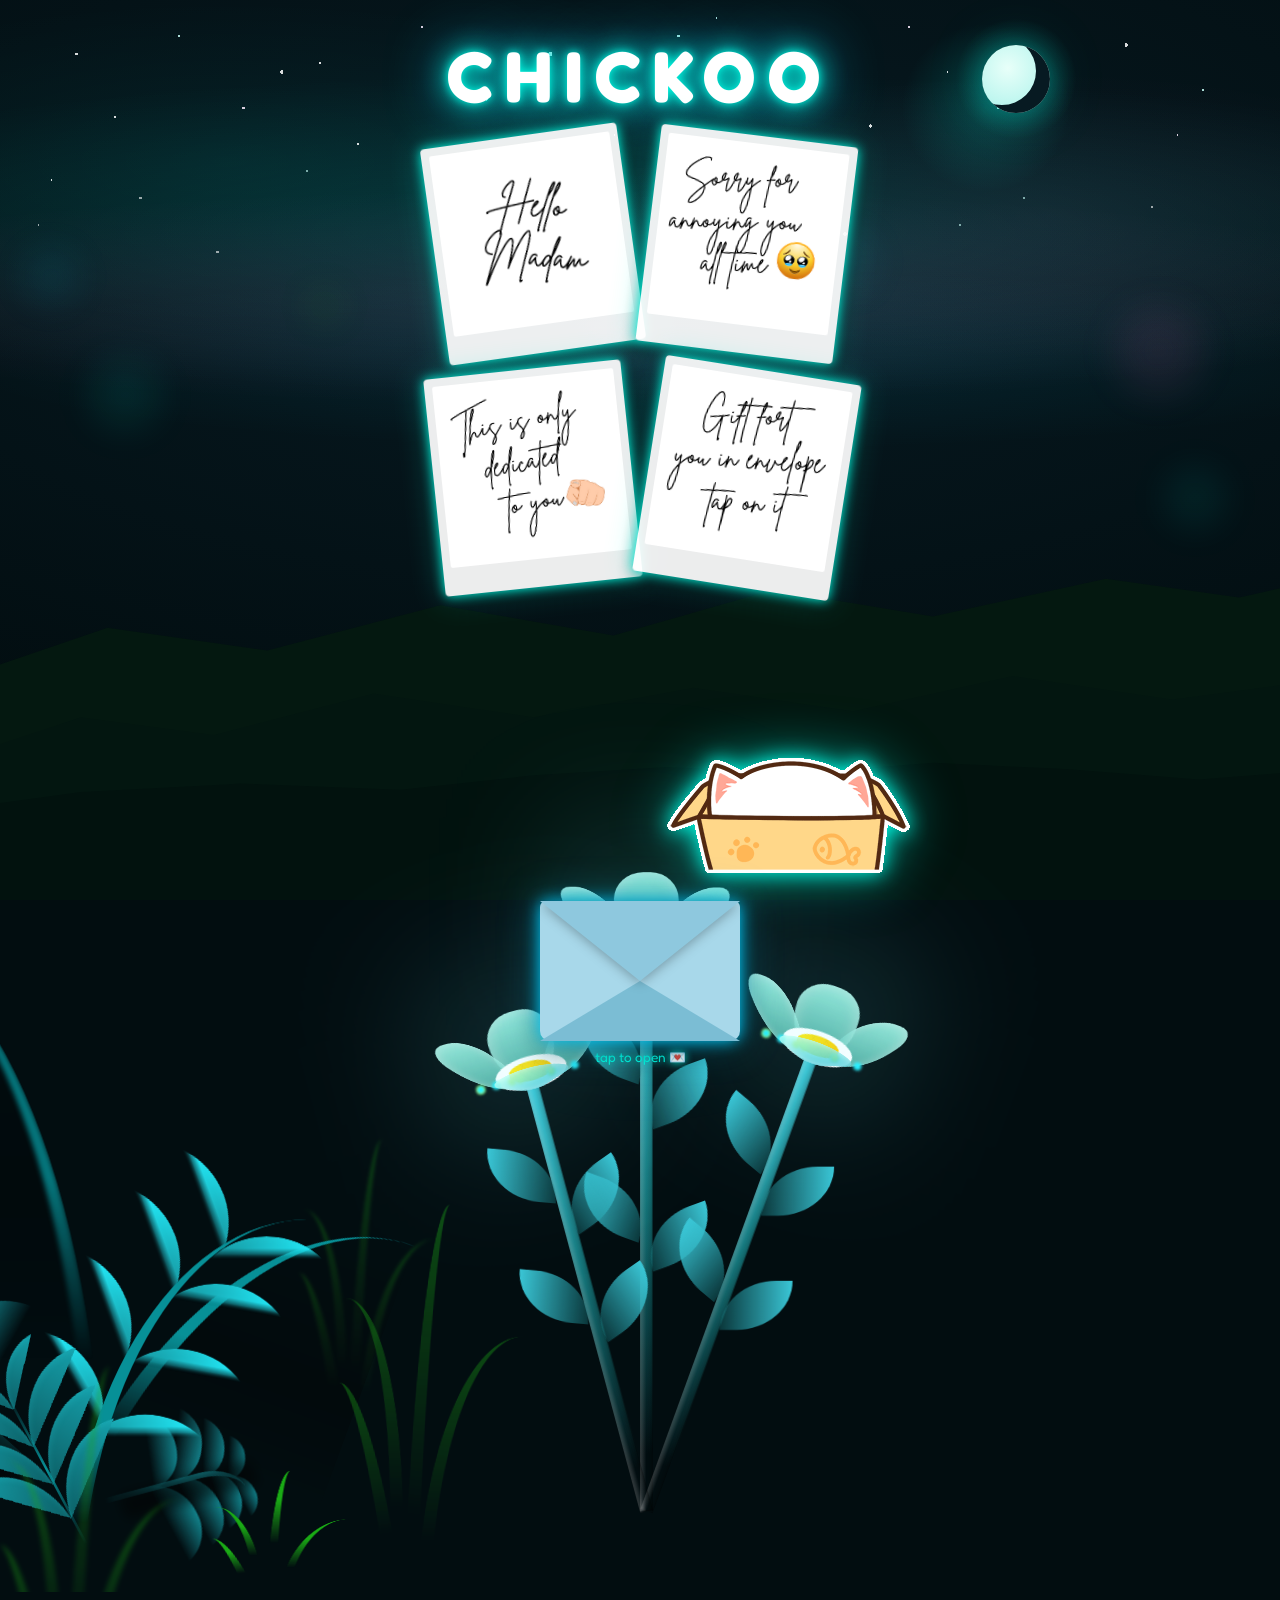
==== index.html @ d8ad553f "Rename chickoo.html to index.html" ====
<!DOCTYPE html>
<html lang="en">
<head>
  <meta charset="UTF-8" />
  <meta name="viewport" content="width=device-width, initial-scale=1.0"/>
  <title>Chickoo 🐼</title>
  <link rel="stylesheet" href="chickoo.css" />
  <link href="https://fonts.googleapis.com/css2?family=Fredoka+One&family=Nunito:wght@400;700&display=swap" rel="stylesheet"/>
</head>
<body>

  <!-- Background layers -->
  <div class="stars"></div>
  <div class="moon"></div>
  <div class="hills">
    <div class="hills-back"></div>
    <div class="hills-mid"></div>
    <div class="hills-front"></div>
  </div>
  <div class="bokeh">
    <span></span><span></span><span></span><span></span>
    <span></span><span></span><span></span>
  </div>

  <!-- Floating Particles -->
  <div class="particles">
    <span></span><span></span><span></span><span></span><span></span>
    <span></span><span></span><span></span><span></span><span></span>
  </div>

  <!-- Title -->
  <h1 class="title">CHICKOO</h1>

  <!-- Photo Cards -->
  <div class="photos-grid">
    <div class="photo-card card-1">
      <img src="hello.png" alt="Photo 1" />
    </div>
    <div class="photo-card card-2">
      <img src="text 5.png" alt="Photo 2" />
    </div>
    <div class="photo-card card-3">
      <img src="text 4.png" alt="Photo 3" />
    </div>
    <div class="photo-card card-4">
      <img src="text 6.png" alt="Photo 4" />
    </div>
  </div>

  <!-- Panda -->
  <div class="panda-wrap">
    <div class="panda">
      <img src="hii.gif" alt="Photo 4" />
      
    </div>
  </div>

  <!-- Envelope -->
  <div class="envelope-wrap" id="envelopeWrap">
    <div class="envelope" id="envelope" onclick="openEnvelope()">
      <!-- Envelope body -->
      <div class="env-body">
        <div class="env-flap" id="envFlap"></div>
        <div class="env-letter" id="envLetter">
          <!-- Replace src with your GIF -->
          <img src="tounge_tease.gif" alt="Surprise GIF" class="letter-gif" id="letterGif"/>
          <p class="letter-text">Happy Birthday Chickoo! 🎉🐼✨</p>
        </div>
        <div class="env-bottom"></div>
      </div>
      <p class="tap-hint" id="tapHint">tap to open 💌</p>
    </div>
  </div>

  <!-- Flowers -->
  <div class="flowers">
    <div class="flower flower--1">
      <div class="flower__leafs flower__leafs--1">
        <div class="flower__leaf flower__leaf--1"></div>
        <div class="flower__leaf flower__leaf--2"></div>
        <div class="flower__leaf flower__leaf--3"></div>
        <div class="flower__leaf flower__leaf--4"></div>
        <div class="flower__white-circle"></div>
        <div class="flower__light flower__light--1"></div>
        <div class="flower__light flower__light--2"></div>
        <div class="flower__light flower__light--3"></div>
        <div class="flower__light flower__light--4"></div>
        <div class="flower__light flower__light--5"></div>
        <div class="flower__light flower__light--6"></div>
        <div class="flower__light flower__light--7"></div>
        <div class="flower__light flower__light--8"></div>
      </div>
      <div class="flower__line">
        <div class="flower__line__leaf flower__line__leaf--1"></div>
        <div class="flower__line__leaf flower__line__leaf--2"></div>
        <div class="flower__line__leaf flower__line__leaf--3"></div>
        <div class="flower__line__leaf flower__line__leaf--4"></div>
        <div class="flower__line__leaf flower__line__leaf--5"></div>
        <div class="flower__line__leaf flower__line__leaf--6"></div>
      </div>
    </div>

    <div class="flower flower--2">
      <div class="flower__leafs flower__leafs--2">
        <div class="flower__leaf flower__leaf--1"></div>
        <div class="flower__leaf flower__leaf--2"></div>
        <div class="flower__leaf flower__leaf--3"></div>
        <div class="flower__leaf flower__leaf--4"></div>
        <div class="flower__white-circle"></div>
        <div class="flower__light flower__light--1"></div>
        <div class="flower__light flower__light--2"></div>
        <div class="flower__light flower__light--3"></div>
        <div class="flower__light flower__light--4"></div>
        <div class="flower__light flower__light--5"></div>
        <div class="flower__light flower__light--6"></div>
        <div class="flower__light flower__light--7"></div>
        <div class="flower__light flower__light--8"></div>
      </div>
      <div class="flower__line">
        <div class="flower__line__leaf flower__line__leaf--1"></div>
        <div class="flower__line__leaf flower__line__leaf--2"></div>
        <div class="flower__line__leaf flower__line__leaf--3"></div>
        <div class="flower__line__leaf flower__line__leaf--4"></div>
      </div>
    </div>

    <div class="flower flower--3">
      <div class="flower__leafs flower__leafs--3">
        <div class="flower__leaf flower__leaf--1"></div>
        <div class="flower__leaf flower__leaf--2"></div>
        <div class="flower__leaf flower__leaf--3"></div>
        <div class="flower__leaf flower__leaf--4"></div>
        <div class="flower__white-circle"></div>
        <div class="flower__light flower__light--1"></div>
        <div class="flower__light flower__light--2"></div>
        <div class="flower__light flower__light--3"></div>
        <div class="flower__light flower__light--4"></div>
        <div class="flower__light flower__light--5"></div>
        <div class="flower__light flower__light--6"></div>
        <div class="flower__light flower__light--7"></div>
        <div class="flower__light flower__light--8"></div>
      </div>
      <div class="flower__line">
        <div class="flower__line__leaf flower__line__leaf--1"></div>
        <div class="flower__line__leaf flower__line__leaf--2"></div>
        <div class="flower__line__leaf flower__line__leaf--3"></div>
        <div class="flower__line__leaf flower__line__leaf--4"></div>
      </div>
    </div>

    <div class="grow-ans" style="--d:1.2s">
      <div class="flower__g-long">
        <div class="flower__g-long__top"></div>
        <div class="flower__g-long__bottom"></div>
      </div>
    </div>

    <div class="growing-grass">
      <div class="flower__grass flower__grass--1">
        <div class="flower__grass--top"></div>
        <div class="flower__grass--bottom"></div>
        <div class="flower__grass__leaf flower__grass__leaf--1"></div>
        <div class="flower__grass__leaf flower__grass__leaf--2"></div>
        <div class="flower__grass__leaf flower__grass__leaf--3"></div>
        <div class="flower__grass__leaf flower__grass__leaf--4"></div>
        <div class="flower__grass__leaf flower__grass__leaf--5"></div>
        <div class="flower__grass__leaf flower__grass__leaf--6"></div>
        <div class="flower__grass__leaf flower__grass__leaf--7"></div>
        <div class="flower__grass__leaf flower__grass__leaf--8"></div>
        <div class="flower__grass__overlay"></div>
      </div>
    </div>

    <div class="growing-grass">
      <div class="flower__grass flower__grass--2">
        <div class="flower__grass--top"></div>
        <div class="flower__grass--bottom"></div>
        <div class="flower__grass__leaf flower__grass__leaf--1"></div>
        <div class="flower__grass__leaf flower__grass__leaf--2"></div>
        <div class="flower__grass__leaf flower__grass__leaf--3"></div>
        <div class="flower__grass__leaf flower__grass__leaf--4"></div>
        <div class="flower__grass__leaf flower__grass__leaf--5"></div>
        <div class="flower__grass__leaf flower__grass__leaf--6"></div>
        <div class="flower__grass__leaf flower__grass__leaf--7"></div>
        <div class="flower__grass__leaf flower__grass__leaf--8"></div>
        <div class="flower__grass__overlay"></div>
      </div>
    </div>

    <div class="grow-ans" style="--d:2.4s">
      <div class="flower__g-right flower__g-right--1"><div class="leaf"></div></div>
    </div>
    <div class="grow-ans" style="--d:2.8s">
      <div class="flower__g-right flower__g-right--2"><div class="leaf"></div></div>
    </div>

    <div class="grow-ans" style="--d:2.8s">
      <div class="flower__g-front">
        <div class="flower__g-front__leaf-wrapper flower__g-front__leaf-wrapper--1"><div class="flower__g-front__leaf"></div></div>
        <div class="flower__g-front__leaf-wrapper flower__g-front__leaf-wrapper--2"><div class="flower__g-front__leaf"></div></div>
        <div class="flower__g-front__leaf-wrapper flower__g-front__leaf-wrapper--3"><div class="flower__g-front__leaf"></div></div>
        <div class="flower__g-front__leaf-wrapper flower__g-front__leaf-wrapper--4"><div class="flower__g-front__leaf"></div></div>
        <div class="flower__g-front__leaf-wrapper flower__g-front__leaf-wrapper--5"><div class="flower__g-front__leaf"></div></div>
        <div class="flower__g-front__leaf-wrapper flower__g-front__leaf-wrapper--6"><div class="flower__g-front__leaf"></div></div>
        <div class="flower__g-front__leaf-wrapper flower__g-front__leaf-wrapper--7"><div class="flower__g-front__leaf"></div></div>
        <div class="flower__g-front__leaf-wrapper flower__g-front__leaf-wrapper--8"><div class="flower__g-front__leaf"></div></div>
        <div class="flower__g-front__line"></div>
      </div>
    </div>

    <div class="grow-ans" style="--d:3.2s">
      <div class="flower__g-fr">
        <div class="leaf"></div>
        <div class="flower__g-fr__leaf flower__g-fr__leaf--1"></div>
        <div class="flower__g-fr__leaf flower__g-fr__leaf--2"></div>
        <div class="flower__g-fr__leaf flower__g-fr__leaf--3"></div>
        <div class="flower__g-fr__leaf flower__g-fr__leaf--4"></div>
        <div class="flower__g-fr__leaf flower__g-fr__leaf--5"></div>
        <div class="flower__g-fr__leaf flower__g-fr__leaf--6"></div>
        <div class="flower__g-fr__leaf flower__g-fr__leaf--7"></div>
        <div class="flower__g-fr__leaf flower__g-fr__leaf--8"></div>
      </div>
    </div>

    <div class="long-g long-g--0">
      <div class="grow-ans" style="--d:3s"><div class="leaf leaf--0"></div></div>
      <div class="grow-ans" style="--d:2.2s"><div class="leaf leaf--1"></div></div>
      <div class="grow-ans" style="--d:3.4s"><div class="leaf leaf--2"></div></div>
      <div class="grow-ans" style="--d:3.6s"><div class="leaf leaf--3"></div></div>
    </div>
    <div class="long-g long-g--1">
      <div class="grow-ans" style="--d:3.6s"><div class="leaf leaf--0"></div></div>
      <div class="grow-ans" style="--d:3.8s"><div class="leaf leaf--1"></div></div>
      <div class="grow-ans" style="--d:4s"><div class="leaf leaf--2"></div></div>
      <div class="grow-ans" style="--d:4.2s"><div class="leaf leaf--3"></div></div>
    </div>
    <div class="long-g long-g--2">
      <div class="grow-ans" style="--d:4s"><div class="leaf leaf--0"></div></div>
      <div class="grow-ans" style="--d:4.2s"><div class="leaf leaf--1"></div></div>
      <div class="grow-ans" style="--d:4.4s"><div class="leaf leaf--2"></div></div>
      <div class="grow-ans" style="--d:4.6s"><div class="leaf leaf--3"></div></div>
    </div>
    <div class="long-g long-g--3">
      <div class="grow-ans" style="--d:4s"><div class="leaf leaf--0"></div></div>
      <div class="grow-ans" style="--d:4.2s"><div class="leaf leaf--1"></div></div>
      <div class="grow-ans" style="--d:3s"><div class="leaf leaf--2"></div></div>
      <div class="grow-ans" style="--d:3.6s"><div class="leaf leaf--3"></div></div>
    </div>
    <div class="long-g long-g--4">
      <div class="grow-ans" style="--d:4s"><div class="leaf leaf--0"></div></div>
      <div class="grow-ans" style="--d:4.2s"><div class="leaf leaf--1"></div></div>
      <div class="grow-ans" style="--d:3s"><div class="leaf leaf--2"></div></div>
      <div class="grow-ans" style="--d:3.6s"><div class="leaf leaf--3"></div></div>
    </div>
    <div class="long-g long-g--5">
      <div class="grow-ans" style="--d:4s"><div class="leaf leaf--0"></div></div>
      <div class="grow-ans" style="--d:4.2s"><div class="leaf leaf--1"></div></div>
      <div class="grow-ans" style="--d:3s"><div class="leaf leaf--2"></div></div>
      <div class="grow-ans" style="--d:3.6s"><div class="leaf leaf--3"></div></div>
    </div>
    <div class="long-g long-g--6">
      <div class="grow-ans" style="--d:4.2s"><div class="leaf leaf--0"></div></div>
      <div class="grow-ans" style="--d:4.4s"><div class="leaf leaf--1"></div></div>
      <div class="grow-ans" style="--d:4.6s"><div class="leaf leaf--2"></div></div>
      <div class="grow-ans" style="--d:4.8s"><div class="leaf leaf--3"></div></div>
    </div>
    <div class="long-g long-g--7">
      <div class="grow-ans" style="--d:3s"><div class="leaf leaf--0"></div></div>
      <div class="grow-ans" style="--d:3.2s"><div class="leaf leaf--1"></div></div>
      <div class="grow-ans" style="--d:3.5s"><div class="leaf leaf--2"></div></div>
      <div class="grow-ans" style="--d:3.6s"><div class="leaf leaf--3"></div></div>
    </div>
  </div>

  <script>
    let opened = false;
    function openEnvelope() {
      if (opened) return;
      opened = true;
      const flap = document.getElementById('envFlap');
      const letter = document.getElementById('envLetter');
      const hint = document.getElementById('tapHint');
      hint.style.display = 'none';
      flap.classList.add('open');
      setTimeout(() => {
        letter.classList.add('reveal');
      }, 600);
    }
  </script>
</body>
</html>
---- chickoo.css ----
/* ============================================
   CHICKOO — Neon Garden Birthday Page
   ============================================ */

*, *::before, *::after {
  box-sizing: border-box;
  margin: 0;
  padding: 0;
}

:root {
  --neon-teal:   #00ffe7;
  --neon-blue:   #00cfff;
  --neon-pink:   #ff6fcf;
  --neon-green:  #39ff14;
  --bg:          #020d10;
  --card-bg:     rgba(255,255,255,0.92);
  --env-blue:    #a8d8ea;
  --glow-spread: 18px;
}

/* ─── BASE ─────────────────────────────────── */
html, body {
  min-height: 100%;
  background: var(--bg);
  font-family: 'Nunito', sans-serif;
  overflow-x: hidden;
  position: relative;
}

/* ─── FLOATING PARTICLES ────────────────────── */
.particles {
  position: fixed;
  inset: 0;
  pointer-events: none;
  z-index: 0;
}
.particles span {
  position: absolute;
  width: 6px;
  height: 6px;
  border-radius: 50%;
  background: var(--neon-teal);
  box-shadow: 0 0 10px var(--neon-teal);
  animation: floatUp 8s infinite ease-in-out;
  opacity: 0;
}
.particles span:nth-child(1)  { left: 8%;  animation-delay: 0s;   background: var(--neon-teal); }
.particles span:nth-child(2)  { left: 18%; animation-delay: 1.2s; background: var(--neon-pink); }
.particles span:nth-child(3)  { left: 30%; animation-delay: 0.4s; background: var(--neon-blue); }
.particles span:nth-child(4)  { left: 45%; animation-delay: 2s;   background: var(--neon-green);}
.particles span:nth-child(5)  { left: 55%; animation-delay: 0.8s; background: var(--neon-teal); }
.particles span:nth-child(6)  { left: 65%; animation-delay: 3s;   background: var(--neon-pink); }
.particles span:nth-child(7)  { left: 74%; animation-delay: 1.5s; background: var(--neon-blue); }
.particles span:nth-child(8)  { left: 83%; animation-delay: 2.5s; background: var(--neon-green);}
.particles span:nth-child(9)  { left: 90%; animation-delay: 0.2s; background: var(--neon-teal); }
.particles span:nth-child(10) { left: 97%; animation-delay: 3.5s; background: var(--neon-pink); }

@keyframes floatUp {
  0%   { transform: translateY(100vh) scale(0.5); opacity: 0; }
  10%  { opacity: 1; }
  90%  { opacity: 0.6; }
  100% { transform: translateY(-10vh) scale(1.2); opacity: 0; }
}

/* ─── TITLE ─────────────────────────────────── */
.title {
  font-family: 'Fredoka One', cursive;
  font-size: clamp(2.4rem, 8vw, 4.5rem);
  text-align: center;
  letter-spacing: 0.18em;
  color: #fff;
  text-shadow:
    0 0 10px var(--neon-teal),
    0 0 28px var(--neon-teal),
    0 0 60px var(--neon-blue);
  padding: 2rem 0 1rem;
  position: relative;
  z-index: 10;
  animation: titlePulse 3s ease-in-out infinite;
}

@keyframes titlePulse {
  0%, 100% { text-shadow: 0 0 10px var(--neon-teal), 0 0 28px var(--neon-teal), 0 0 60px var(--neon-blue); }
  50%       { text-shadow: 0 0 20px var(--neon-pink), 0 0 50px var(--neon-pink), 0 0 90px var(--neon-teal); }
}

/* ─── PHOTO GRID ─────────────────────────────── */
.photos-grid {
  position: relative;
  z-index: 10;
  display: grid;
  grid-template-columns: 1fr 1fr;
  grid-template-rows: auto auto;
  gap: 1rem;
  max-width: 460px;
  margin: 0 auto 1rem;
  padding: 0 1.5rem;
}

.photo-card {
  background: var(--card-bg);
  border-radius: 4px;
  padding: 8px 8px 28px;
  box-shadow:
    0 0 12px var(--neon-teal),
    0 0 30px rgba(0,255,231,0.3),
    4px 6px 20px rgba(0,0,0,0.6);
  overflow: hidden;
  opacity: 0;
  transition: transform 0.3s ease, box-shadow 0.3s ease;
}
.photo-card img {
  width: 100%;
  aspect-ratio: 1 / 1;
  object-fit: cover;
  display: block;
  border-radius: 2px;
  background: #ccc;
  min-height: 100px;
}
.photo-card:hover {
  transform: scale(1.04) rotate(0deg) !important;
  box-shadow: 0 0 24px var(--neon-pink), 0 0 50px rgba(255,111,207,0.4), 6px 8px 30px rgba(0,0,0,0.7);
}

/* Slide-in animations from corners */
.card-1 { transform: rotate(-8deg) translateX(-120px) translateY(-60px); animation: slideInCard1 0.9s cubic-bezier(.22,1,.36,1) 0.3s forwards; }
.card-2 { transform: rotate(7deg)  translateX(120px)  translateY(-60px); animation: slideInCard2 0.9s cubic-bezier(.22,1,.36,1) 0.5s forwards; }
.card-3 { transform: rotate(-6deg) translateX(-120px) translateY(40px);  animation: slideInCard3 0.9s cubic-bezier(.22,1,.36,1) 0.7s forwards; }
.card-4 { transform: rotate(9deg)  translateX(120px)  translateY(40px);  animation: slideInCard4 0.9s cubic-bezier(.22,1,.36,1) 0.9s forwards; }

@keyframes slideInCard1 {
  to { transform: rotate(-8deg) translateX(0) translateY(0); opacity: 1; }
}
@keyframes slideInCard2 {
  to { transform: rotate(7deg) translateX(0) translateY(0); opacity: 1; }
}
@keyframes slideInCard3 {
  to { transform: rotate(-6deg) translateX(0) translateY(0); opacity: 1; }
}
@keyframes slideInCard4 {
  to { transform: rotate(9deg) translateX(0) translateY(0); opacity: 1; }
}

/* ─── PANDA ──────────────────────────────────── */
.panda-wrap {
  position: relative;
  z-index: 12;
  display: flex;
  justify-content: center;
  margin: -1.5rem 0 0.5rem;
}

.panda {
  width: 10px;
  filter:
    drop-shadow(0 0 10px var(--neon-teal))
    drop-shadow(0 0 25px rgba(0,255,231,0.5));
  animation: pandaBob 2.5s ease-in-out infinite;
}

.panda-svg {
  width: 100%;
  height: auto;
}

/* Waving arm */
.wave-arm {
  transform-origin: 20px 90px;
  animation: waveArm 1.2s ease-in-out infinite;
}

@keyframes waveArm {
  0%, 100% { transform: rotate(0deg); }
  30%       { transform: rotate(-30deg); }
  60%       { transform: rotate(10deg); }
}

@keyframes pandaBob {
  0%, 100% { transform: translateY(0px); }
  50%       { transform: translateY(-10px); }
}

/* ─── ENVELOPE ───────────────────────────────── */
.envelope-wrap {
  position: relative;
  z-index: 15;
  display: flex;
  justify-content: center;
  margin: 1rem 0 2rem;
  animation: floatEnvelope 3s ease-in-out infinite;
}

@keyframes floatEnvelope {
  0%, 100% { transform: translateY(0px) rotate(-1deg); }
  50%       { transform: translateY(-16px) rotate(1deg); }
}

.envelope {
  cursor: pointer;
  position: relative;
  width: 200px;
}

.tap-hint {
  text-align: center;
  color: var(--neon-teal);
  font-size: 0.85rem;
  font-family: 'Fredoka One', cursive;
  margin-top: 8px;
  text-shadow: 0 0 8px var(--neon-teal);
  animation: blink 1.5s ease-in-out infinite;
}

@keyframes blink {
  0%, 100% { opacity: 1; }
  50%       { opacity: 0.3; }
}

/* Envelope structure */
.env-body {
  position: relative;
  width: 200px;
  height: 140px;
  background: var(--env-blue);
  border-radius: 6px 6px 10px 10px;
  box-shadow:
    0 0 16px var(--neon-blue),
    0 0 40px rgba(0,207,255,0.35),
    0 8px 30px rgba(0,0,0,0.5);
  overflow: visible;
}

/* Flap (triangle) */
.env-flap {
  position: absolute;
  top: 0;
  left: 0;
  width: 0;
  height: 0;
  border-left: 100px solid transparent;
  border-right: 100px solid transparent;
  border-top: 80px solid #8ec8de;
  transform-origin: top center;
  transition: transform 0.7s cubic-bezier(.4,0,.2,1);
  z-index: 20;
  filter: drop-shadow(0 2px 6px rgba(0,0,0,0.3));
}
.env-flap.open {
  transform: rotateX(180deg);
}

/* Bottom V shape */
.env-bottom {
  position: absolute;
  bottom: 0;
  left: 0;
  width: 0;
  height: 0;
  border-left: 100px solid transparent;
  border-right: 100px solid transparent;
  border-bottom: 60px solid #7bbdd4;
  z-index: 1;
}

/* Letter / card inside envelope */
.env-letter {
  position: absolute;
  bottom: 10px;
  left: 50%;
  transform: translateX(-50%) translateY(0px);
  width: 160px;
  background: white;
  border-radius: 8px;
  padding: 10px;
  text-align: center;
  box-shadow: 0 4px 20px rgba(0,0,0,0.3);
  z-index: 5;
  opacity: 0;
  transition: transform 0.8s cubic-bezier(.22,1,.36,1), opacity 0.5s ease;
  pointer-events: none;
}
.env-letter.reveal {
  transform: translateX(-50%) translateY(-130px);
  opacity: 1;
  pointer-events: all;
}

.letter-gif {
  width: 100%;
  border-radius: 6px;
  min-height: 80px;
  background: #f0f0f0;
  display: block;
  margin-bottom: 8px;
  object-fit: cover;
}

.letter-text {
  font-family: 'Fredoka One', cursive;
  font-size: 0.8rem;
  color: #333;
  line-height: 1.4;
}

/* ─── FLOWERS (detailed) ──────────────────────── */
:root {
  --dark-color: rgba(0,0,0,0.4);
}

.flowers {
 
  position: relative;
  width: 100%;
  height: 55vmin;
  transform: scale(0.9);
  transform-origin: bottom center;
  z-index: 5;
  margin-top: 1rem;
}

.flower {
  
  position: absolute;
  bottom: 10vmin;
  transform-origin: bottom center;
  z-index: 10;
  --fl-speed: 0.8s;
}
.flower--1 {
  left: 50%;
  animation: moving-flower-1 4s linear infinite;
}
.flower--1 .flower__line {
  height: 70vmin;
  animation-delay: 0.3s;
}
.flower--1 .flower__line__leaf--1 { animation: blooming-leaf-right var(--fl-speed) 1.6s backwards; }
.flower--1 .flower__line__leaf--2 { animation: blooming-leaf-right var(--fl-speed) 1.4s backwards; }
.flower--1 .flower__line__leaf--3 { animation: blooming-leaf-left  var(--fl-speed) 1.2s backwards; }
.flower--1 .flower__line__leaf--4 { animation: blooming-leaf-left  var(--fl-speed) 1.0s backwards; }
.flower--1 .flower__line__leaf--5 { animation: blooming-leaf-right var(--fl-speed) 1.8s backwards; }
.flower--1 .flower__line__leaf--6 { animation: blooming-leaf-left  var(--fl-speed) 2.0s backwards; }

.flower--2 {
  left: 50%;
  transform: rotate(20deg);
  animation: moving-flower-2 4s linear infinite;
}
.flower--2 .flower__line {
  height: 60vmin;
  animation-delay: 0.6s;
}
.flower--2 .flower__line__leaf--1 { animation: blooming-leaf-right var(--fl-speed) 1.9s backwards; }
.flower--2 .flower__line__leaf--2 { animation: blooming-leaf-right var(--fl-speed) 1.7s backwards; }
.flower--2 .flower__line__leaf--3 { animation: blooming-leaf-left  var(--fl-speed) 1.5s backwards; }
.flower--2 .flower__line__leaf--4 { animation: blooming-leaf-left  var(--fl-speed) 1.3s backwards; }

.flower--3 {
  left: 50%;
  transform: rotate(-15deg);
  animation: moving-flower-3 4s linear infinite;
}
.flower--3 .flower__line {
  animation-delay: 0.9s;
}
.flower--3 .flower__line__leaf--1 { animation: blooming-leaf-right var(--fl-speed) 2.5s backwards; }
.flower--3 .flower__line__leaf--2 { animation: blooming-leaf-right var(--fl-speed) 2.3s backwards; }
.flower--3 .flower__line__leaf--3 { animation: blooming-leaf-left  var(--fl-speed) 2.1s backwards; }
.flower--3 .flower__line__leaf--4 { animation: blooming-leaf-left  var(--fl-speed) 1.9s backwards; }

.flower__leafs {
  position: relative;
  animation: blooming-flower 2s backwards;
}
.flower__leafs--1 { animation-delay: 1.1s; }
.flower__leafs--2 { animation-delay: 1.4s; }
.flower__leafs--3 { animation-delay: 1.7s; }
.flower__leafs::after {
  content: "";
  position: absolute;
  left: 0; top: 0;
  transform: translate(-50%, -100%);
  width: 8vmin; height: 8vmin;
  background-color: #6bf0ff;
  filter: blur(10vmin);
}

.flower__leaf {
  position: absolute;
  bottom: 0; left: 50%;
  width: 8vmin; height: 11vmin;
  border-radius: 51% 49% 47% 53% / 44% 45% 55% 69%;
  background-color: #a7ffee;
  background-image: linear-gradient(to top, #54b8aa, #a7ffee);
  transform-origin: bottom center;
  opacity: 0.9;
  box-shadow: inset 0 0 2vmin rgba(255,255,255,0.5);
}
.flower__leaf--1 { transform: translate(-10%,  1%) rotateY(40deg) rotateX(-50deg); }
.flower__leaf--2 { transform: translate(-50%, -4%) rotateX(40deg); }
.flower__leaf--3 { transform: translate(-90%,  0%) rotateY(45deg) rotateX(50deg); }
.flower__leaf--4 {
  width: 8vmin; height: 8vmin;
  transform-origin: bottom left;
  border-radius: 4vmin 10vmin 4vmin 4vmin;
  transform: translate(0%, 18%) rotateX(70deg) rotate(-43deg);
  background-image: linear-gradient(to top, #39c6d6, #a7ffee);
  z-index: 1; opacity: 0.8;
}

.flower__white-circle {
  position: absolute;
  left: -3.5vmin; top: -3vmin;
  width: 9vmin; height: 4vmin;
  border-radius: 50%;
  background-color: #fff;
}
.flower__white-circle::after {
  content: "";
  position: absolute;
  left: 50%; top: 45%;
  transform: translate(-50%, -50%);
  width: 60%; height: 60%;
  border-radius: inherit;
  background-image:
    repeating-linear-gradient(300deg, rgba(0,0,0,.03) 0px, rgba(0,0,0,.03) 1px, transparent 1px, transparent 12px),
    repeating-linear-gradient(45deg,  rgba(0,0,0,.03) 0px, rgba(0,0,0,.03) 1px, transparent 1px, transparent 12px),
    linear-gradient(90deg, rgb(255,235,18), rgb(255,206,0));
}

.flower__line {
  height: 55vmin;
  width: 1.5vmin;
  background-image:
    linear-gradient(to left, rgba(0,0,0,0.2), transparent, rgba(255,255,255,0.2)),
    linear-gradient(to top, transparent 10%, #14757a, #39c6d6);
  box-shadow: inset 0 0 2px rgba(0,0,0,0.5);
  animation: grow-flower-tree 4s backwards;
}
.flower__line__leaf {
  --w: 7vmin;
  --h: calc(var(--w) + 2vmin);
  position: absolute;
  top: 20%; left: 90%;
  width: var(--w); height: var(--h);
  border-top-right-radius: var(--h);
  border-bottom-left-radius: var(--h);
  background-image: linear-gradient(to top, rgba(20,117,122,0.4), #39c6d6);
}
.flower__line__leaf--1 { transform: rotate(70deg) rotateY(30deg); }
.flower__line__leaf--2 { top: 45%; transform: rotate(70deg) rotateY(30deg); }
.flower__line__leaf--3,
.flower__line__leaf--4,
.flower__line__leaf--6 {
  border-top-right-radius: 0;
  border-bottom-left-radius: 0;
  border-top-left-radius: var(--h);
  border-bottom-right-radius: var(--h);
  left: -460%; top: 12%;
  transform: rotate(-70deg) rotateY(30deg);
}
.flower__line__leaf--4 { top: 40%; }
.flower__line__leaf--5 { top: 0; transform-origin: left; transform: rotate(70deg) rotateY(30deg) scale(0.6); }
.flower__line__leaf--6 { top: -2%; left: -450%; transform-origin: right; transform: rotate(-70deg) rotateY(30deg) scale(0.6); }

.flower__light {
  position: absolute;
  bottom: 0; width: 1vmin; height: 1vmin;
  background-color: rgb(255,251,0);
  border-radius: 50%;
  filter: blur(0.2vmin);
  animation: light-ans 4s linear infinite backwards;
}
.flower__light:nth-child(odd) { background-color: #23f0ff; }
.flower__light--1 { left: -2vmin; animation-delay: 1.0s; }
.flower__light--2 { left:  3vmin; animation-delay: 0.5s; }
.flower__light--3 { left: -6vmin; animation-delay: 0.3s; }
.flower__light--4 { left:  6vmin; animation-delay: 0.9s; }
.flower__light--5 { left: -1vmin; animation-delay: 1.5s; }
.flower__light--6 { left: -4vmin; animation-delay: 3.0s; }
.flower__light--7 { left:  3vmin; animation-delay: 2.0s; }
.flower__light--8 { left: -6vmin; animation-delay: 3.5s; }

/* grass */
.flower__grass {
  --c: #159faa;
  --line-w: 1.5vmin;
  position: absolute;
  bottom: 12vmin; left: -7vmin;
  display: flex; flex-direction: column; align-items: flex-end;
  z-index: 20;
  transform-origin: bottom center;
  transform: rotate(-48deg) rotateY(40deg);
}
.flower__grass--1 { animation: moving-grass 2s linear infinite; }
.flower__grass--2 {
  left: 2vmin; bottom: 10vmin;
  transform: scale(0.5) rotate(75deg) rotateX(10deg) rotateY(-200deg);
  opacity: 0.8; z-index: 0;
  animation: moving-grass--2 1.5s linear infinite;
}
.flower__grass--top {
  width: 7vmin; height: 10vmin;
  border-top-right-radius: 100%;
  border-right: var(--line-w) solid var(--c);
  transform-origin: bottom center;
  transform: rotate(-2deg);
}
.flower__grass--bottom {
  margin-top: -2px;
  width: var(--line-w); height: 25vmin;
  background-image: linear-gradient(to top, transparent, var(--c));
}
.flower__grass__leaf {
  --size: 10vmin;
  position: absolute;
  width: calc(var(--size) * 2.1); height: var(--size);
  border-top-left-radius: var(--size);
  border-top-right-radius: var(--size);
  background-image: linear-gradient(to top, transparent, transparent 30%, var(--c));
  z-index: 100;
}
.flower__grass__leaf--1 { top:-6%; left:30%;   --size:6vmin;  transform:rotate(-20deg); animation:growing-grass-ans--1 2s 2.6s backwards; }
.flower__grass__leaf--2 { top:-5%; left:-110%; --size:6vmin;  transform:rotate(10deg);  animation:growing-grass-ans--2 2s 2.4s linear backwards; }
.flower__grass__leaf--3 { top:5%;  left:60%;   --size:8vmin;  transform:rotate(-18deg) rotateX(-20deg); animation:growing-grass-ans--3 2s 2.2s linear backwards; }
.flower__grass__leaf--4 { top:6%;  left:-135%; --size:8vmin;  transform:rotate(2deg);   animation:growing-grass-ans--4 2s 2s linear backwards; }
.flower__grass__leaf--5 { top:20%; left:60%;   --size:10vmin; transform:rotate(-24deg) rotateX(-20deg); animation:growing-grass-ans--5 2s 1.8s linear backwards; }
.flower__grass__leaf--6 { top:22%; left:-180%; --size:10vmin; transform:rotate(10deg);  animation:growing-grass-ans--6 2s 1.6s linear backwards; }
.flower__grass__leaf--7 { top:39%; left:70%;   --size:10vmin; transform:rotate(-10deg); animation:growing-grass-ans--7 2s 1.4s linear backwards; }
.flower__grass__leaf--8 { top:40%; left:-215%; --size:11vmin; transform:rotate(10deg);  animation:growing-grass-ans--8 2s 1.2s linear backwards; }

@keyframes growing-grass-ans--1 { 0% { transform-origin:bottom left;  transform:rotate(-20deg) scale(0); } }
@keyframes growing-grass-ans--2 { 0% { transform-origin:bottom right; transform:rotate(10deg)  scale(0); } }
@keyframes growing-grass-ans--3 { 0% { transform-origin:bottom left;  transform:rotate(-18deg) rotateX(-20deg) scale(0); } }
@keyframes growing-grass-ans--4 { 0% { transform-origin:bottom right; transform:rotate(2deg)   scale(0); } }
@keyframes growing-grass-ans--5 { 0% { transform-origin:bottom left;  transform:rotate(-24deg) rotateX(-20deg) scale(0); } }
@keyframes growing-grass-ans--6 { 0% { transform-origin:bottom right; transform:rotate(10deg)  scale(0); } }
@keyframes growing-grass-ans--7 { 0% { transform-origin:bottom left;  transform:rotate(-10deg) scale(0); } }
@keyframes growing-grass-ans--8 { 0% { transform-origin:bottom right; transform:rotate(10deg)  scale(0); } }

.flower__grass__overlay {
  position: absolute;
  top: -10%; right: 0;
  width: 100%; height: 100%;
  background-color: rgba(0,0,0,0.6);
  filter: blur(1.5vmin);
  z-index: 100;
}

/* g-long */
.flower__g-long {
  --w: 2vmin; --h: 6vmin; --c: #159faa;
  position: absolute;
  bottom: 10vmin; left: -3vmin;
  transform-origin: bottom center;
  transform: rotate(-30deg) rotateY(-20deg);
  display: flex; flex-direction: column; align-items: flex-end;
  animation: flower-g-long-ans 3s linear infinite;
}
.flower__g-long__top {
  top: calc(var(--h) * -1);
  width: calc(var(--w) + 1vmin); height: var(--h);
  border-top-right-radius: 100%;
  border-right: 0.7vmin solid var(--c);
  transform: translate(-0.7vmin, 1vmin);
}
.flower__g-long__bottom {
  width: var(--w); height: 50vmin;
  transform-origin: bottom center;
  background-image: linear-gradient(to top, transparent 30%, var(--c));
  box-shadow: inset 0 0 2px rgba(0,0,0,0.5);
  clip-path: polygon(35% 0, 65% 1%, 100% 100%, 0% 100%);
}

/* g-right */
.flower__g-right {
  position: absolute;
  bottom: 6vmin; left: -2vmin;
  transform-origin: bottom left;
  transform: rotate(20deg);
}
.flower__g-right .leaf {
  width: 30vmin; height: 50vmin;
  border-top-left-radius: 100%;
  border-left: 2vmin solid #079097;
  background-image: linear-gradient(to bottom, transparent, var(--dark-color) 60%);
  -webkit-mask-image: linear-gradient(to top, transparent 30%, #079097 60%);
}
.flower__g-right--1 { animation: flower-g-right-ans 2.5s linear infinite; }
.flower__g-right--2 {
  left: 5vmin;
  transform: rotateY(-180deg);
  animation: flower-g-right-ans--2 3s linear infinite;
}
.flower__g-right--2 .leaf { height: 75vmin; filter: blur(0.3vmin); opacity: 0.8; }

/* g-front */
.flower__g-front {
  position: absolute;
  bottom: 6vmin; left: 2.5vmin; z-index: 100;
  transform-origin: bottom center;
  transform: rotate(-28deg) rotateY(30deg) scale(1.04);
  animation: flower__g-front-ans 2s linear infinite;
}
.flower__g-front__line {
  width: 0.3vmin; height: 20vmin;
  background-image: linear-gradient(to top, transparent, #079097, transparent 100%);
  position: relative;
}
.flower__g-front__leaf-wrapper {
  position: absolute; top: 0; left: 0;
  transform-origin: bottom left;
  transform: rotate(10deg);
}
.flower__g-front__leaf-wrapper:nth-child(even) {
  left: 0;
  transform: rotateY(-180deg) rotate(5deg);
  animation: flower__g-front__leaf-left-ans 1s ease-in backwards;
}
.flower__g-front__leaf-wrapper:nth-child(odd) {
  animation: flower__g-front__leaf-ans 1s ease-in backwards;
}
.flower__g-front__leaf-wrapper--1 { top:-8vmin; transform:scale(0.7); animation: flower__g-front__leaf-ans 1s 5.5s ease-in backwards !important; }
.flower__g-front__leaf-wrapper--2 { top:-8vmin; transform:rotateY(-180deg) scale(0.7) !important; animation: flower__g-front__leaf-left-ans-2 1s 4.6s ease-in backwards !important; }
.flower__g-front__leaf-wrapper--3 { top:-3vmin; animation-delay: 4.9s !important; }
.flower__g-front__leaf-wrapper--4 { top:-3vmin; transform:rotateY(-180deg) scale(0.9) !important; animation: flower__g-front__leaf-left-ans-2 1s 4.6s ease-in backwards !important; }
.flower__g-front__leaf-wrapper--5 { top: 2vmin; animation-delay: 4.3s !important; }
.flower__g-front__leaf-wrapper--6 { top: 2vmin; animation-delay: 4.1s !important; }
.flower__g-front__leaf-wrapper--7 { top: 6.5vmin; animation-delay: 3.8s !important; }
.flower__g-front__leaf-wrapper--8 { top: 6.5vmin; animation-delay: 3.5s !important; }

.flower__g-front__leaf {
  width: 10vmin; height: 10vmin;
  border-radius: 100% 0% 0% 100% / 100% 100% 0% 0%;
  box-shadow: inset 0 2px 1vmin hsla(184,97%,58%,0.2);
  background-image:
    linear-gradient(to bottom left, transparent, var(--dark-color)),
    linear-gradient(to bottom right, #159faa 50%, transparent 50%);
  -webkit-mask-image: linear-gradient(to bottom right, #159faa 50%, transparent 50%);
  mask-image: linear-gradient(to bottom right, #159faa 50%, transparent 50%);
}

/* g-fr */
.flower__g-fr {
  position: absolute;
  bottom: -4vmin; left: 0;
  transform-origin: bottom left; z-index: 10;
  animation: flower__g-fr-ans 2s linear infinite;
}
.flower__g-fr .leaf {
  width: 30vmin; height: 50vmin;
  border-top-left-radius: 100%;
  border-left: 2vmin solid #079097;
  -webkit-mask-image: linear-gradient(to top, transparent 25%, #079097 50%);
  position: relative; z-index: 1;
}
.flower__g-fr__leaf {
  position: absolute; top: 0; left: 0;
  width: 10vmin; height: 10vmin;
  border-radius: 100% 0% 0% 100% / 100% 100% 0% 0%;
  box-shadow: inset 0 2px 1vmin hsla(184,97%,58%,0.2);
  background-image:
    linear-gradient(to bottom left, transparent, var(--dark-color) 98%),
    linear-gradient(to bottom right, #23f0ff 45%, transparent 50%);
  -webkit-mask-image: linear-gradient(135deg, #159faa 40%, transparent 50%);
}
.flower__g-fr__leaf--1 { left:20vmin; transform:rotate(45deg); animation:flower__g-fr-leaft-ans-1 0.5s 5.2s linear backwards; }
.flower__g-fr__leaf--2 { left:12vmin; top:-7vmin; transform:rotate(25deg) rotateY(-180deg); animation:flower__g-fr-leaft-ans-6 0.5s 5s linear backwards; }
.flower__g-fr__leaf--3 { left:15vmin; top:6vmin;  transform:rotate(55deg); animation:flower__g-fr-leaft-ans-5 0.5s 4.8s linear backwards; }
.flower__g-fr__leaf--4 { left:6vmin;  top:-2vmin; transform:rotate(25deg) rotateY(-180deg); animation:flower__g-fr-leaft-ans-6 0.5s 4.6s linear backwards; }
.flower__g-fr__leaf--5 { left:10vmin; top:14vmin; transform:rotate(55deg); animation:flower__g-fr-leaft-ans-5 0.5s 4.4s linear backwards; }
.flower__g-fr__leaf--6 { left:0; top:6vmin; transform:rotate(25deg) rotateY(-180deg); animation:flower__g-fr-leaft-ans-6 0.5s 4.2s linear backwards; }
.flower__g-fr__leaf--7 { left:5vmin; top:22vmin; transform:rotate(45deg); animation:flower__g-fr-leaft-ans-7 0.5s 4s linear backwards; }
.flower__g-fr__leaf--8 { left:-4vmin; top:15vmin; transform:rotate(15deg) rotateY(-180deg); animation:flower__g-fr-leaft-ans-8 0.5s 3.8s linear backwards; }

/* long-g */
.long-g {
  position: absolute;
  bottom: 25vmin; left: -42vmin;
  transform-origin: bottom left;
}
.long-g--1 { bottom:0; transform:scale(0.8) rotate(-5deg); }
.long-g--1 .leaf { -webkit-mask-image: linear-gradient(to top, transparent 40%, #079097 80%) !important; }
.long-g--1 .leaf--1 { --w:5vmin; --h:60vmin; left:-2vmin; transform:rotate(3deg) rotateY(-180deg); }
.long-g--2, .long-g--3 { bottom:-3vmin; left:-35vmin; transform-origin:center; transform:scale(0.6) rotateX(60deg); }
.long-g--2 .leaf, .long-g--3 .leaf { -webkit-mask-image: linear-gradient(to top, transparent 50%, #079097 80%) !important; }
.long-g--2 .leaf--1 { left:-1vmin; transform:rotateY(-180deg); }
.long-g--3 { left:-17vmin; bottom:0; }
.long-g--3 .leaf { -webkit-mask-image: linear-gradient(to top, transparent 40%, #079097 80%) !important; }
.long-g--4 { left:25vmin; bottom:-3vmin; transform-origin:center; transform:scale(0.6) rotateX(60deg); }
.long-g--4 .leaf { -webkit-mask-image: linear-gradient(to top, transparent 50%, #079097 80%) !important; }
.long-g--5 { left:42vmin; bottom:0; transform:scale(0.8) rotate(2deg); }
.long-g--6 { left:0; bottom:-20vmin; z-index:100; filter:blur(0.3vmin); transform:scale(0.8) rotate(2deg); }
.long-g--7 { left:35vmin; bottom:20vmin; z-index:-1; filter:blur(0.3vmin); transform:scale(0.6) rotate(2deg); opacity:0.7; }

.long-g .leaf {
  --w: 15vmin; --h: 40vmin; --c: #1aaa15;
  position: absolute; bottom: 0;
  width: var(--w); height: var(--h);
  border-top-left-radius: 100%;
  border-left: 2vmin solid var(--c);
  -webkit-mask-image: linear-gradient(to top, transparent 20%, var(--dark-color));
  transform-origin: bottom center;
}
.long-g .leaf--0 { left:2vmin; animation:leaf-ans-1 4s linear infinite; }
.long-g .leaf--1 { --w:5vmin; --h:60vmin; animation:leaf-ans-1 4s linear infinite; }
.long-g .leaf--2 { --w:10vmin; --h:40vmin; left:-0.5vmin; bottom:5vmin; transform-origin:bottom left; transform:rotateY(-180deg); animation:leaf-ans-2 3s linear infinite; }
.long-g .leaf--3 { --w:5vmin; --h:30vmin; left:-1vmin; bottom:3.2vmin; transform-origin:bottom left; transform:rotate(-10deg) rotateY(-180deg); animation:leaf-ans-3 3s linear infinite; }

/* ─── FLOWER KEYFRAMES ────────────────────────── */
@keyframes leaf-ans-1 { 0%,100%{transform:rotate(-5deg) scale(1);} 50%{transform:rotate(5deg) scale(1.1);} }
@keyframes leaf-ans-2 { 0%,100%{transform:rotateY(-180deg) rotate(5deg);} 50%{transform:rotateY(-180deg) rotate(0deg) scale(1.1);} }
@keyframes leaf-ans-3 { 0%,100%{transform:rotate(-10deg) rotateY(-180deg);} 50%{transform:rotate(-20deg) rotateY(-180deg);} }
@keyframes grow-ans { 0%{transform:scale(0);opacity:0;} }
@keyframes light-ans {
  0%  {opacity:0;transform:translateY(0);}
  25% {opacity:1;transform:translateY(-5vmin) translateX(-2vmin);}
  50% {opacity:1;transform:translateY(-15vmin) translateX(2vmin);filter:blur(0.2vmin);}
  75% {transform:translateY(-20vmin) translateX(-2vmin);filter:blur(0.2vmin);}
  100%{transform:translateY(-30vmin);opacity:0;filter:blur(1vmin);}
}
@keyframes moving-flower-1 { 0%,100%{transform:rotate(2deg);}  50%{transform:rotate(-2deg);} }
@keyframes moving-flower-2 { 0%,100%{transform:rotate(18deg);} 50%{transform:rotate(14deg);} }
@keyframes moving-flower-3 { 0%,100%{transform:rotate(-18deg);} 50%{transform:rotate(-20deg) rotateY(-10deg);} }
@keyframes blooming-leaf-right { 0%{transform-origin:left;  transform:rotate(70deg)  rotateY(30deg) scale(0);} }
@keyframes blooming-leaf-left  { 0%{transform-origin:right; transform:rotate(-70deg) rotateY(30deg) scale(0);} }
@keyframes grow-flower-tree { 0%{height:0;border-radius:1vmin;} }
@keyframes blooming-flower  { 0%{transform:scale(0);} }
@keyframes moving-grass     { 0%,100%{transform:rotate(-48deg) rotateY(40deg);} 50%{transform:rotate(-50deg) rotateY(40deg);} }
@keyframes moving-grass--2  { 0%,100%{transform:scale(0.5) rotate(75deg) rotateX(10deg) rotateY(-200deg);} 50%{transform:scale(0.5) rotate(79deg) rotateX(10deg) rotateY(-200deg);} }
@keyframes flower-g-long-ans { 0%,100%{transform:rotate(-30deg) rotateY(-20deg);} 50%{transform:rotate(-32deg) rotateY(-20deg);} }
@keyframes flower-g-right-ans    { 0%,100%{transform:rotate(20deg);} 50%{transform:rotate(24deg) rotateX(-20deg);} }
@keyframes flower-g-right-ans--2 { 0%,100%{transform:rotateY(-180deg) rotate(0deg) rotateX(-20deg);} 50%{transform:rotateY(-180deg) rotate(6deg) rotateX(-20deg);} }
@keyframes flower__g-front-ans   { 0%,100%{transform:rotate(-28deg) rotateY(30deg) scale(1.04);} 50%{transform:rotate(-35deg) rotateY(40deg) scale(1.04);} }
@keyframes flower__g-fr-ans      { 0%,100%{transform:rotate(2deg);} 50%{transform:rotate(4deg);} }
@keyframes flower__g-front__leaf-ans        { 0%{transform:rotate(10deg) scale(0);} }
@keyframes flower__g-front__leaf-left-ans   { 0%{transform:rotateY(-180deg) rotate(5deg) scale(0);} }
@keyframes flower__g-front__leaf-left-ans-2 { 0%{transform:rotateY(-180deg) scale(0);} }
@keyframes flower__g-fr-leaft-ans-1 { 0%{transform-origin:left;  transform:rotate(45deg) scale(0);} }
@keyframes flower__g-fr-leaft-ans-5 { 0%{transform-origin:left;  transform:rotate(55deg) scale(0);} }
@keyframes flower__g-fr-leaft-ans-6 { 0%{transform-origin:right; transform:rotate(25deg) rotateY(-180deg) scale(0);} }
@keyframes flower__g-fr-leaft-ans-7 { 0%{transform-origin:left;  transform:rotate(45deg) scale(0);} }
@keyframes flower__g-fr-leaft-ans-8 { 0%{transform-origin:right; transform:rotate(15deg) rotateY(-180deg) scale(0);} }

.grow-ans { animation: grow-ans 2s var(--d) backwards; }
.growing-grass { animation: growing-grass-ans 1s 2s backwards; }
@keyframes growing-grass-ans { 0%{transform:scale(0);} }
.not-loaded * { animation-play-state: paused !important; }

/* ─── RESPONSIVE ──────────────────────────────── */
@media (max-width: 400px) {
  .photos-grid { max-width: 340px; gap: 0.6rem; padding: 0 1rem; }
  .env-body, .envelope { width: 170px; }
  .env-flap { border-left-width: 85px; border-right-width: 85px; }
  .env-bottom { border-left-width: 85px; border-right-width: 85px; }
  .env-letter { width: 136px; }
  .panda { width: 95px; }
}

/* ─── BACKGROUND — Night Garden ────────────── */
body {
  background-color: #020d10;
  background-image:
    radial-gradient(ellipse 80% 18% at 50% 26%, rgba(0,255,231,0.13) 0%, transparent 100%),
    radial-gradient(ellipse 70% 12% at 45% 33%, rgba(255,111,207,0.10) 0%, transparent 100%),
    radial-gradient(ellipse 60% 10% at 55% 40%, rgba(0,207,255,0.08) 0%, transparent 100%),
    radial-gradient(ellipse 40% 18% at 18% 18%, rgba(0,255,231,0.05) 0%, transparent 100%),
    radial-gradient(ellipse 35% 16% at 82% 24%, rgba(255,111,207,0.06) 0%, transparent 100%),
    radial-gradient(circle 120px at 77% 12%, rgba(0,255,231,0.18) 0%, transparent 70%),
    radial-gradient(ellipse 100% 60% at 50% 28%, #071a22 0%, #020d10 100%);
  background-attachment: fixed;
}

/* Stars layer */
.stars {
  position: fixed;
  inset: 0;
  z-index: 0;
  pointer-events: none;
  overflow: hidden;
}
.stars::before {
  content: '';
  position: absolute;
  inset: 0;
  background-image:
    radial-gradient(1.5px 1.5px at  6%  6%, #fff 100%, transparent),
    radial-gradient(1.0px 1.0px at 14%  4%, #c8fff8 100%, transparent),
    radial-gradient(1.8px 1.8px at 22%  8%, #fff 100%, transparent),
    radial-gradient(1.2px 1.2px at 33%  3%, #ffeeff 100%, transparent),
    radial-gradient(2.0px 2.0px at 43%  6%, #fff 100%, transparent),
    radial-gradient(1.4px 1.4px at 53%  4%, #c8fff8 100%, transparent),
    radial-gradient(1.6px 1.6px at 63%  7%, #fff 100%, transparent),
    radial-gradient(1.1px 1.1px at 71%  3%, #ffeeff 100%, transparent),
    radial-gradient(1.8px 1.8px at 88%  5%, #fff 100%, transparent),
    radial-gradient(1.3px 1.3px at 94% 10%, #c8fff8 100%, transparent),
    radial-gradient(1.0px 1.0px at  9% 13%, #fff 100%, transparent),
    radial-gradient(1.5px 1.5px at 19% 12%, #ffeeff 100%, transparent),
    radial-gradient(1.2px 1.2px at 28% 16%, #fff 100%, transparent),
    radial-gradient(1.6px 1.6px at 38% 11%, #c8fff8 100%, transparent),
    radial-gradient(1.0px 1.0px at 48% 15%, #fff 100%, transparent),
    radial-gradient(1.4px 1.4px at 58% 10%, #ffeeff 100%, transparent),
    radial-gradient(1.7px 1.7px at 68% 14%, #fff 100%, transparent),
    radial-gradient(1.1px 1.1px at 78% 12%, #c8fff8 100%, transparent),
    radial-gradient(0.8px 0.8px at  4% 20%, #fff 100%, transparent),
    radial-gradient(0.8px 0.8px at 25%  7%, #fff 100%, transparent),
    radial-gradient(0.9px 0.9px at 47% 18%, #fff 100%, transparent),
    radial-gradient(0.7px 0.7px at 56%  2%, #c8fff8 100%, transparent),
    radial-gradient(0.8px 0.8px at 74%  8%, #fff 100%, transparent),
    radial-gradient(0.6px 0.6px at 92% 15%, #ffeeff 100%, transparent);
  background-size: 100% 100%;
  background-repeat: no-repeat;
  opacity: 0.85;
  animation: twinkle 6s ease-in-out infinite alternate;
}
.stars::after {
  content: '';
  position: absolute;
  inset: 0;
  background-image:
    radial-gradient(1.4px 1.4px at 11% 22%, #fff 100%, transparent),
    radial-gradient(1.0px 1.0px at 24% 19%, #c8fff8 100%, transparent),
    radial-gradient(1.6px 1.6px at 36% 24%, #fff 100%, transparent),
    radial-gradient(1.2px 1.2px at 52% 20%, #ffeeff 100%, transparent),
    radial-gradient(1.8px 1.8px at 66% 26%, #fff 100%, transparent),
    radial-gradient(1.1px 1.1px at 80% 22%, #c8fff8 100%, transparent),
    radial-gradient(0.8px 0.8px at  3% 25%, #fff 100%, transparent),
    radial-gradient(0.7px 0.7px at 44% 27%, #c8fff8 100%, transparent),
    radial-gradient(0.9px 0.9px at 90% 23%, #fff 100%, transparent),
    radial-gradient(1.3px 1.3px at 17% 28%, #fff 100%, transparent),
    radial-gradient(1.5px 1.5px at 60% 30%, #ffeeff 100%, transparent),
    radial-gradient(1.0px 1.0px at 75% 25%, #c8fff8 100%, transparent);
  background-size: 100% 100%;
  background-repeat: no-repeat;
  opacity: 0.6;
  animation: twinkle 8s ease-in-out infinite alternate-reverse;
}
@keyframes twinkle {
  0%   { opacity: 0.6; }
  50%  { opacity: 0.95; }
  100% { opacity: 0.65; }
}

/* Moon */
.moon {
  position: fixed;
  top: 5%;
  right: 18%;
  width: 68px;
  height: 68px;
  z-index: 1;
  pointer-events: none;
}
.moon::before {
  content: '';
  position: absolute;
  inset: -28px;
  border-radius: 50%;
  background: radial-gradient(circle, rgba(0,255,231,0.22) 0%, transparent 70%);
  animation: moonGlow 4s ease-in-out infinite;
}
.moon::after {
  content: '';
  position: absolute;
  inset: 0;
  border-radius: 50%;
  background: radial-gradient(circle at 38% 34%, #e8fff9, #a0f0e8);
  box-shadow:
    inset -14px -8px 0 0 #071a22,
    0 0 30px rgba(0,255,231,0.3),
    0 0 70px rgba(0,255,231,0.12);
}
@keyframes moonGlow {
  0%, 100% { opacity: 0.8; transform: scale(1); }
  50%       { opacity: 1;   transform: scale(1.05); }
}

/* Rolling hills at bottom */
.hills {
  position: fixed;
  bottom: 0;
  left: 0;
  right: 0;
  height: 42vh;
  z-index: 2;
  pointer-events: none;
}
.hills-back {
  position: absolute;
  bottom: 0; left: -2%; right: -2%;
  height: 100%;
  background: #041810;
  clip-path: polygon(0% 40%, 10% 28%, 22% 34%, 35% 22%, 48% 30%, 60% 18%, 72% 25%, 85% 15%, 95% 20%, 100% 16%, 100% 100%, 0% 100%);
  box-shadow: 0 -2px 20px rgba(57,255,20,0.06);
}
.hills-mid {
  position: absolute;
  bottom: 0; left: -2%; right: -2%;
  height: 78%;
  background: #031610;
  clip-path: polygon(0% 50%, 8% 38%, 18% 44%, 30% 30%, 42% 38%, 54% 28%, 66% 36%, 78% 24%, 90% 32%, 100% 26%, 100% 100%, 0% 100%);
  box-shadow: 0 -2px 16px rgba(0,255,231,0.07);
}
.hills-front {
  position: absolute;
  bottom: 0; left: -2%; right: -2%;
  height: 55%;
  background: #02120e;
  clip-path: polygon(0% 55%, 8% 48%, 20% 44%, 32% 47%, 42% 40%, 52% 36%, 62% 39%, 72% 34%, 82% 37%, 92% 42%, 100% 38%, 100% 100%, 0% 100%);
  box-shadow: 0 -1px 12px rgba(0,207,255,0.08);
}

/* Bokeh orbs */
.bokeh {
  position: fixed;
  inset: 0;
  z-index: 1;
  pointer-events: none;
  overflow: hidden;
}
.bokeh span {
  position: absolute;
  border-radius: 50%;
  filter: blur(18px);
  animation: bokehDrift 12s ease-in-out infinite;
}
.bokeh span:nth-child(1) { width:70px;  height:70px;  left:7%;  top:40%; background:rgba(0,255,231,0.08);   animation-delay:0s;   animation-duration:11s; }
.bokeh span:nth-child(2) { width:90px;  height:90px;  left:87%; top:34%; background:rgba(255,111,207,0.08);  animation-delay:2s;   animation-duration:14s; }
.bokeh span:nth-child(3) { width:50px;  height:50px;  left:2%;  top:28%; background:rgba(0,207,255,0.09);   animation-delay:1s;   animation-duration:9s;  }
.bokeh span:nth-child(4) { width:60px;  height:60px;  left:91%; top:52%; background:rgba(0,255,231,0.07);   animation-delay:3s;   animation-duration:13s; }
.bokeh span:nth-child(5) { width:40px;  height:40px;  left:46%; top:36%; background:rgba(255,111,207,0.06);  animation-delay:5s;   animation-duration:10s; }
.bokeh span:nth-child(6) { width:55px;  height:55px;  left:64%; top:26%; background:rgba(0,207,255,0.07);   animation-delay:4s;   animation-duration:12s; }
.bokeh span:nth-child(7) { width:35px;  height:35px;  left:24%; top:32%; background:rgba(57,255,20,0.06);   animation-delay:6s;   animation-duration:15s; }

@keyframes bokehDrift {
  0%, 100% { transform: translateY(0) scale(1);    opacity: 0.6; }
  50%       { transform: translateY(-20px) scale(1.12); opacity: 1; }
}
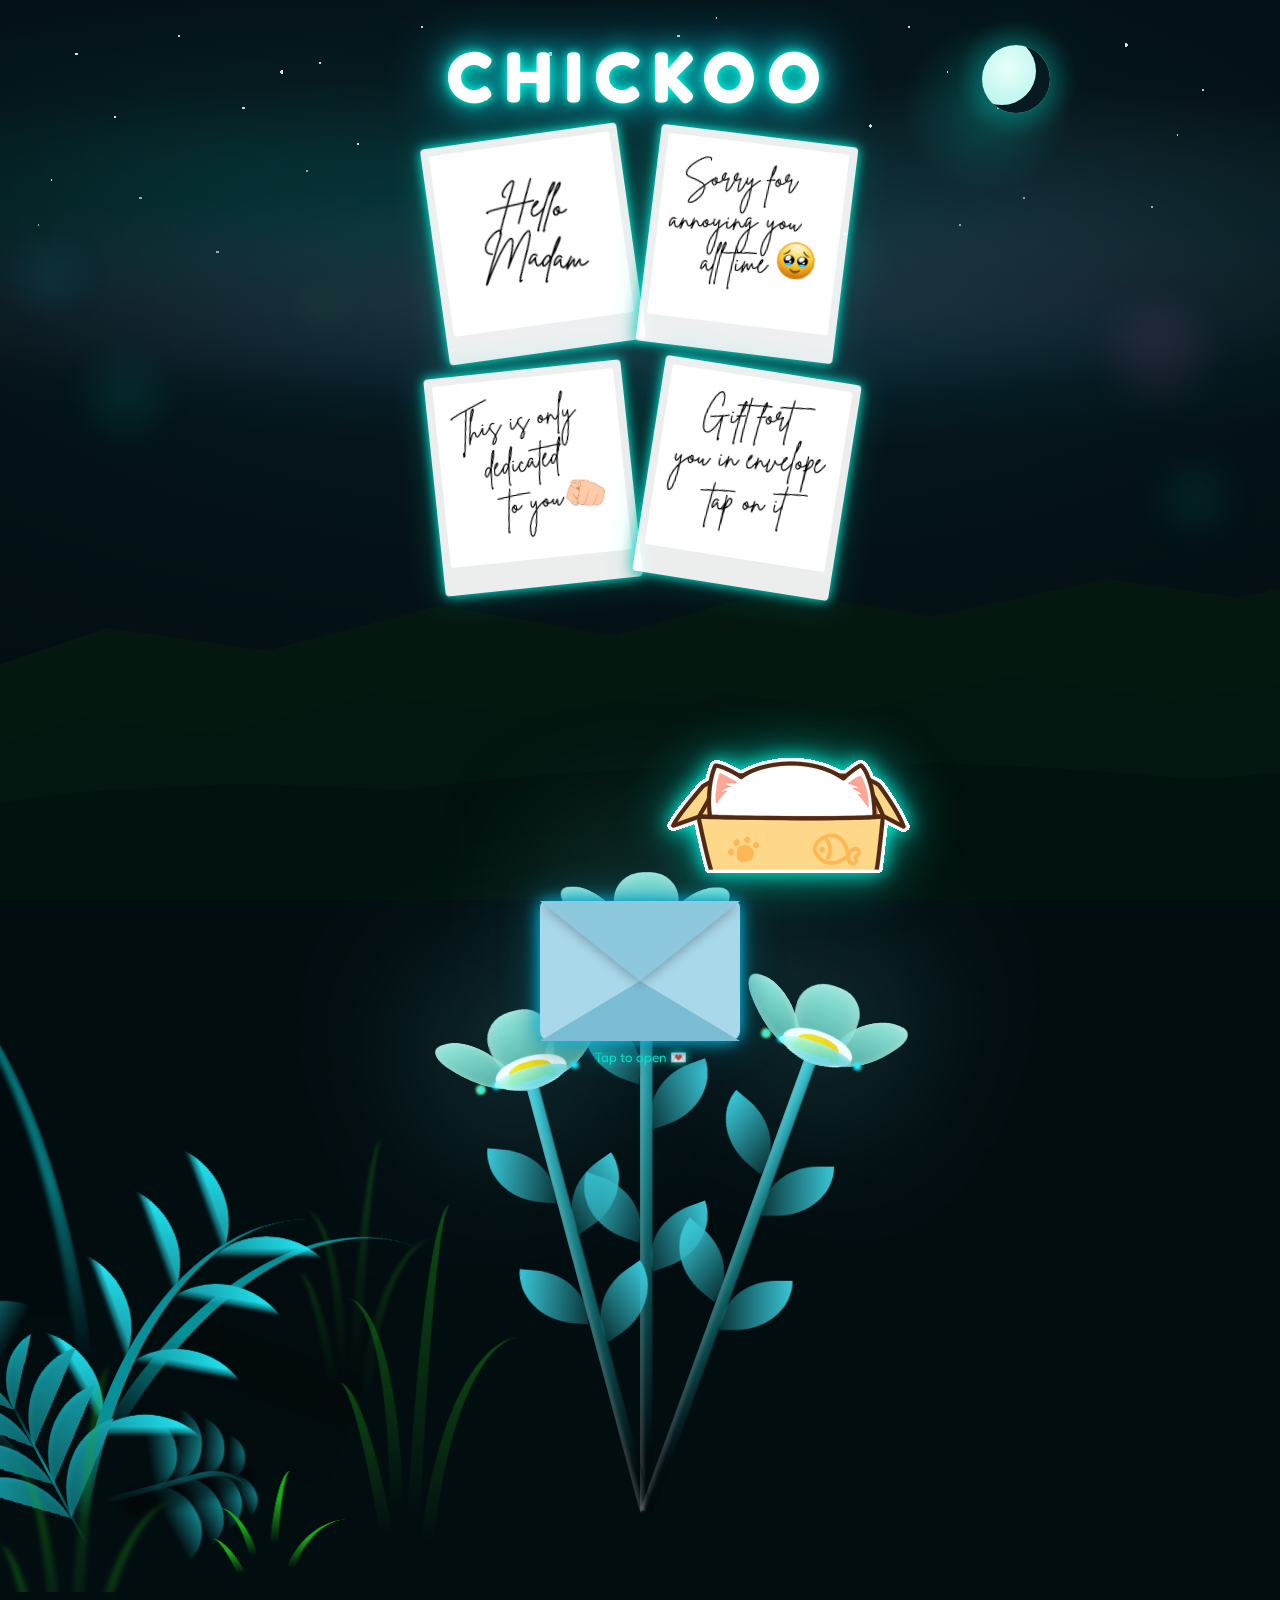
==== commit b258fc3f: "Update index.html" ====
--- a/index.html
+++ b/index.html
@@ -64,11 +64,11 @@
         <div class="env-letter" id="envLetter">
           <!-- Replace src with your GIF -->
           <img src="tounge_tease.gif" alt="Surprise GIF" class="letter-gif" id="letterGif"/>
-          <p class="letter-text">Happy Birthday Chickoo! 🎉🐼✨</p>
+          <p class="letter-text">He He He He 🐼</p>
         </div>
         <div class="env-bottom"></div>
       </div>
-      <p class="tap-hint" id="tapHint">tap to open 💌</p>
+      <p class="tap-hint" id="tapHint">Tap to open 💌</p>
     </div>
   </div>
 
